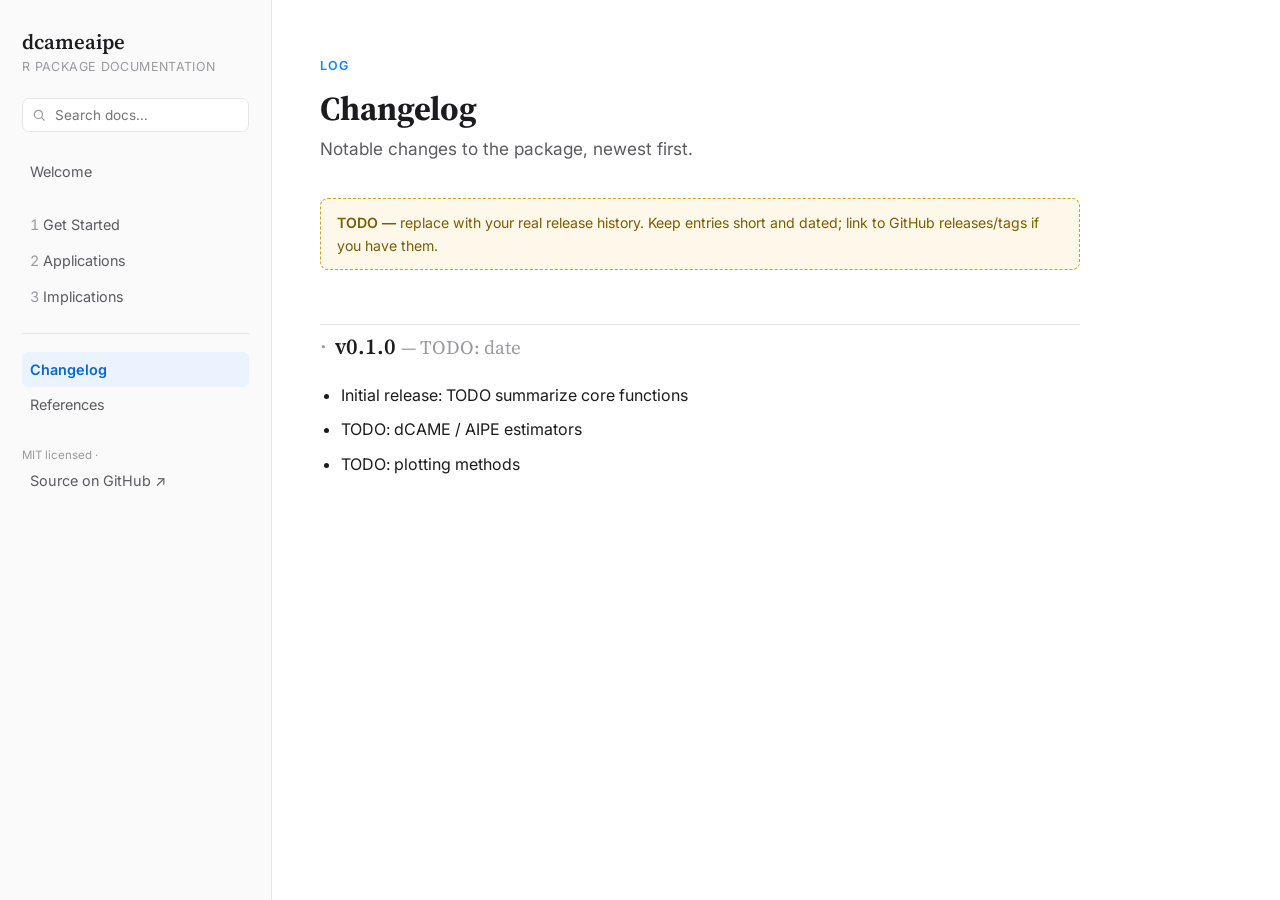
==== docs/changelog.html @ 26658ef6 "Add files via upload" ====
<!DOCTYPE html>
<html lang="en">
<head>
<meta charset="UTF-8">
<meta name="viewport" content="width=device-width, initial-scale=1.0">
<title>Changelog — dcameaipe</title>
<link rel="stylesheet" href="css/style.css">
</head>
<body>

<button class="nav-toggle" aria-label="Toggle navigation">
  <svg viewBox="0 0 24 24" fill="none" stroke-width="2" stroke-linecap="round"><line x1="3" y1="6" x2="21" y2="6"/><line x1="3" y1="12" x2="21" y2="12"/><line x1="3" y1="18" x2="21" y2="18"/></svg>
</button>
<div class="sidebar-scrim"></div>

<div class="shell">

  <nav class="sidebar">
    <p class="sidebar-title">dcameaipe</p>
    <p class="sidebar-subtitle">R Package Documentation</p>

    <div class="sidebar-search">
      <svg viewBox="0 0 24 24" fill="none" stroke-width="2" stroke-linecap="round"><circle cx="11" cy="11" r="7"/><line x1="21" y1="21" x2="16.65" y2="16.65"/></svg>
      <input type="text" placeholder="Search docs…" aria-label="Search documentation">
    </div>

    <div class="nav-group">
      <ul class="nav-plain">
        <li><a href="index.html">Welcome</a></li>
      </ul>
    </div>

    <div class="nav-group">
      <ol class="nav-numbered">
        <li><a href="get-started.html">Get Started</a></li>
        <li><a href="applications.html">Applications</a></li>
        <li><a href="implications.html">Implications</a></li>
      </ol>
    </div>

    <hr class="sidebar-divider">

    <div class="nav-group">
      <ul class="nav-plain">
        <li><a href="changelog.html">Changelog</a></li>
        <li><a href="references.html">References</a></li>
      </ul>
    </div>

    <p class="sidebar-note">MIT licensed · <a href="https://github.com/SerranoSerrat/dcameaipe">Source on GitHub ↗</a></p>
  </nav>

  <main class="main">
    <div class="content">

      <p class="eyebrow">Log</p>
      <h1>Changelog</h1>
      <p class="lede">Notable changes to the package, newest first.</p>

      <div class="todo">
        <strong>TODO —</strong> replace with your real release history. Keep entries
        short and dated; link to GitHub releases/tags if you have them.
      </div>

      <h2><span class="section-num">·</span>v0.1.0 <span style="color:var(--text-faint); font-weight:400; font-size:0.85em;">— TODO: date</span></h2>
      <ul class="content-list">
        <li>Initial release: TODO summarize core functions</li>
        <li>TODO: dCAME / AIPE estimators</li>
        <li>TODO: plotting methods</li>
      </ul>

    </div>
  </main>
</div>

<script src="js/main.js"></script>
</body>
</html>
---- docs/css/style.css ----
/* ==========================================================================
   Interaction QI — docs site stylesheet
   Palette: white body / near-white sidebar / brand blue accent (#1184fe,
   matching the link color already used on the author's research page)
   ========================================================================== */

@import url('https://fonts.googleapis.com/css2?family=Source+Serif+4:opsz,wght@8..60,400;8..60,600;8..60,700&family=Inter:wght@400;500;600;700&family=JetBrains+Mono:wght@400;500&display=swap');

:root {
  --bg: #ffffff;
  --sidebar-bg: #fafafa;
  --border: #e6e6e9;
  --text: #1c1c1e;
  --text-secondary: #5b5b60;
  --text-faint: #9a9a9f;
  --accent: #1184fe;
  --accent-dark: #0a67cc;
  --accent-wash: #eaf3ff;
  --code-bg: #f5f5f7;
  --code-border: #e8e8eb;
  --font-body: 'Inter', -apple-system, BlinkMacSystemFont, 'Segoe UI', sans-serif;
  --font-display: 'Source Serif 4', Georgia, 'Times New Roman', serif;
  --font-mono: 'JetBrains Mono', ui-monospace, SFMono-Regular, Menlo, monospace;
  --sidebar-w: 272px;
  --content-max: 760px;
}

* { box-sizing: border-box; }

html { scroll-behavior: smooth; }
@media (prefers-reduced-motion: reduce) {
  html { scroll-behavior: auto; }
  * { animation-duration: 0.01ms !important; transition-duration: 0.01ms !important; }
}

body {
  margin: 0;
  font-family: var(--font-body);
  color: var(--text);
  background: var(--bg);
  font-size: 16px;
  line-height: 1.65;
}

a { color: var(--accent); text-decoration: none; }
a:hover { text-decoration: underline; }

:focus-visible {
  outline: 2px solid var(--accent);
  outline-offset: 2px;
  border-radius: 3px;
}

/* ---------- Layout shell ---------- */

.shell {
  display: flex;
  min-height: 100vh;
}

/* ---------- Sidebar ---------- */

.sidebar {
  width: var(--sidebar-w);
  flex-shrink: 0;
  background: var(--sidebar-bg);
  border-right: 1px solid var(--border);
  padding: 28px 22px 40px;
  position: sticky;
  top: 0;
  height: 100vh;
  overflow-y: auto;
}

.sidebar-title {
  font-family: var(--font-display);
  font-size: 1.3rem;
  font-weight: 600;
  line-height: 1.3;
  margin: 0 0 2px;
}

.sidebar-subtitle {
  font-size: 0.78rem;
  color: var(--text-faint);
  letter-spacing: 0.03em;
  text-transform: uppercase;
  margin: 0 0 20px;
}

.sidebar-search {
  position: relative;
  margin-bottom: 22px;
}

.sidebar-search input {
  width: 100%;
  padding: 8px 12px 8px 32px;
  border: 1px solid var(--border);
  border-radius: 7px;
  font-family: var(--font-body);
  font-size: 0.85rem;
  background: var(--bg);
  color: var(--text);
}

.sidebar-search input:focus {
  outline: none;
  border-color: var(--accent);
  box-shadow: 0 0 0 3px var(--accent-wash);
}

.sidebar-search svg {
  position: absolute;
  left: 10px;
  top: 50%;
  transform: translateY(-50%);
  width: 14px;
  height: 14px;
  stroke: var(--text-faint);
  pointer-events: none;
}

.nav-group { margin-bottom: 18px; }

.nav-plain {
  list-style: none;
  margin: 0;
  padding: 0;
}

.nav-numbered {
  list-style: none;
  counter-reset: chapter;
  margin: 0;
  padding: 0;
}

.nav-numbered li { counter-increment: chapter; }

.nav-numbered li > a::before {
  content: counter(chapter) '  ';
  color: var(--text-faint);
  font-variant-numeric: tabular-nums;
}

.sidebar a {
  display: block;
  padding: 6px 8px;
  border-radius: 6px;
  color: var(--text-secondary);
  font-size: 0.9rem;
  text-decoration: none;
}

.sidebar a:hover {
  background: var(--accent-wash);
  color: var(--accent-dark);
}

.sidebar a.active {
  background: var(--accent-wash);
  color: var(--accent-dark);
  font-weight: 600;
}

.sidebar-divider {
  border: none;
  border-top: 1px solid var(--border);
  margin: 18px 0;
}

.sidebar-note {
  font-size: 0.72rem;
  color: var(--text-faint);
  margin-top: 24px;
  line-height: 1.5;
}

/* ---------- Mobile nav toggle ---------- */

.nav-toggle {
  display: none;
  position: fixed;
  top: 14px;
  left: 14px;
  z-index: 20;
  background: var(--bg);
  border: 1px solid var(--border);
  border-radius: 8px;
  width: 38px;
  height: 38px;
  align-items: center;
  justify-content: center;
  cursor: pointer;
}

.nav-toggle svg { width: 18px; height: 18px; stroke: var(--text); }

.sidebar-scrim {
  display: none;
}

/* ---------- Main content ---------- */

.main {
  flex: 1;
  min-width: 0;
  padding: 56px 48px 100px;
}

.content {
  max-width: var(--content-max);
}

.eyebrow {
  font-size: 0.78rem;
  font-weight: 600;
  letter-spacing: 0.08em;
  text-transform: uppercase;
  color: var(--accent);
  margin-bottom: 10px;
}

h1 {
  font-family: var(--font-display);
  font-size: 2.1rem;
  font-weight: 700;
  line-height: 1.25;
  margin: 0 0 6px;
}

h1 .chapter-num {
  color: var(--text-faint);
  font-weight: 400;
  margin-right: 10px;
}

h2 {
  font-family: var(--font-display);
  font-size: 1.4rem;
  font-weight: 600;
  margin: 2.4em 0 0.7em;
  padding-top: 0.2em;
  border-top: 1px solid var(--border);
}

h2 .section-num {
  color: var(--text-faint);
  font-weight: 400;
  margin-right: 8px;
}

h3 {
  font-family: var(--font-body);
  font-size: 1.05rem;
  font-weight: 600;
  margin: 1.8em 0 0.6em;
}

p { margin: 0 0 1.1em; color: var(--text); }

.lede {
  font-size: 1.08rem;
  color: var(--text-secondary);
  margin-bottom: 2em;
}

ul.content-list, ol.content-list {
  margin: 0 0 1.2em;
  padding-left: 1.3em;
}
ul.content-list li, ol.content-list li { margin-bottom: 0.5em; }

/* ---------- Code blocks ---------- */

.code-block {
  position: relative;
  background: var(--code-bg);
  border: 1px solid var(--code-border);
  border-radius: 8px;
  margin: 1.4em 0;
  overflow: hidden;
}

.code-block pre {
  margin: 0;
  padding: 16px 18px;
  overflow-x: auto;
  font-family: var(--font-mono);
  font-size: 0.85rem;
  line-height: 1.6;
}

.code-block code { color: var(--text); }
.code-block .tok-fn { color: var(--accent-dark); }
.code-block .tok-str { color: #0a7d3d; }
.code-block .tok-com { color: var(--text-faint); font-style: italic; }

.copy-btn {
  position: absolute;
  top: 8px;
  right: 8px;
  font-family: var(--font-body);
  font-size: 0.72rem;
  font-weight: 500;
  border: 1px solid var(--code-border);
  background: var(--bg);
  color: var(--text-secondary);
  border-radius: 6px;
  padding: 4px 9px;
  cursor: pointer;
}
.copy-btn:hover { border-color: var(--accent); color: var(--accent-dark); }

code.inline {
  font-family: var(--font-mono);
  font-size: 0.85em;
  background: var(--code-bg);
  border: 1px solid var(--code-border);
  border-radius: 4px;
  padding: 0.1em 0.35em;
}

/* ---------- TODO / placeholder callouts ---------- */

.todo {
  border: 1px dashed #c9a227;
  background: #fdf8e9;
  color: #7a5d00;
  border-radius: 8px;
  padding: 12px 16px;
  font-size: 0.88rem;
  margin: 1.4em 0;
}
.todo strong { font-weight: 600; }

.callout {
  border-left: 3px solid var(--accent);
  background: var(--accent-wash);
  border-radius: 0 8px 8px 0;
  padding: 12px 16px;
  font-size: 0.92rem;
  margin: 1.4em 0;
  color: #0a3a66;
}

/* ---------- Quick-link cards (home page) ---------- */

.card-grid {
  display: grid;
  grid-template-columns: repeat(auto-fit, minmax(200px, 1fr));
  gap: 14px;
  margin: 1.6em 0 2em;
}

.card {
  border: 1px solid var(--border);
  border-radius: 10px;
  padding: 16px 18px;
  display: block;
  color: var(--text);
}

.card:hover {
  border-color: var(--accent);
  text-decoration: none;
  background: var(--accent-wash);
}

.card .card-num {
  font-family: var(--font-mono);
  font-size: 0.75rem;
  color: var(--accent);
}

.card h3 { margin: 6px 0 4px; font-size: 0.98rem; }
.card p { margin: 0; font-size: 0.85rem; color: var(--text-secondary); }

/* ---------- Footer nav (prev/next) ---------- */

.page-nav {
  display: flex;
  justify-content: space-between;
  gap: 16px;
  margin-top: 3.5em;
  padding-top: 1.5em;
  border-top: 1px solid var(--border);
}

.page-nav a {
  font-size: 0.85rem;
  color: var(--text-secondary);
  max-width: 45%;
}
.page-nav a:hover { color: var(--accent-dark); }
.page-nav .dir { display: block; font-size: 0.7rem; color: var(--text-faint); text-transform: uppercase; letter-spacing: 0.05em; }
.page-nav .next { text-align: right; margin-left: auto; }

/* ---------- Reference list ---------- */

.ref-item {
  border: 1px solid var(--border);
  border-radius: 8px;
  padding: 14px 16px;
  margin-bottom: 12px;
}
.ref-item .ref-meta { font-size: 0.8rem; color: var(--text-faint); margin-top: 4px; }

/* ---------- Responsive ---------- */

@media (max-width: 880px) {
  .nav-toggle { display: flex; }

  .sidebar {
    position: fixed;
    left: 0;
    top: 0;
    z-index: 21;
    transform: translateX(-100%);
    transition: transform 0.25s ease;
    box-shadow: 0 0 0 rgba(0,0,0,0);
  }

  body.nav-open .sidebar {
    transform: translateX(0);
    box-shadow: 8px 0 24px rgba(0,0,0,0.12);
  }

  body.nav-open .sidebar-scrim {
    display: block;
    position: fixed;
    inset: 0;
    background: rgba(0,0,0,0.25);
    z-index: 19;
  }

  .main { padding: 76px 22px 80px; }
}
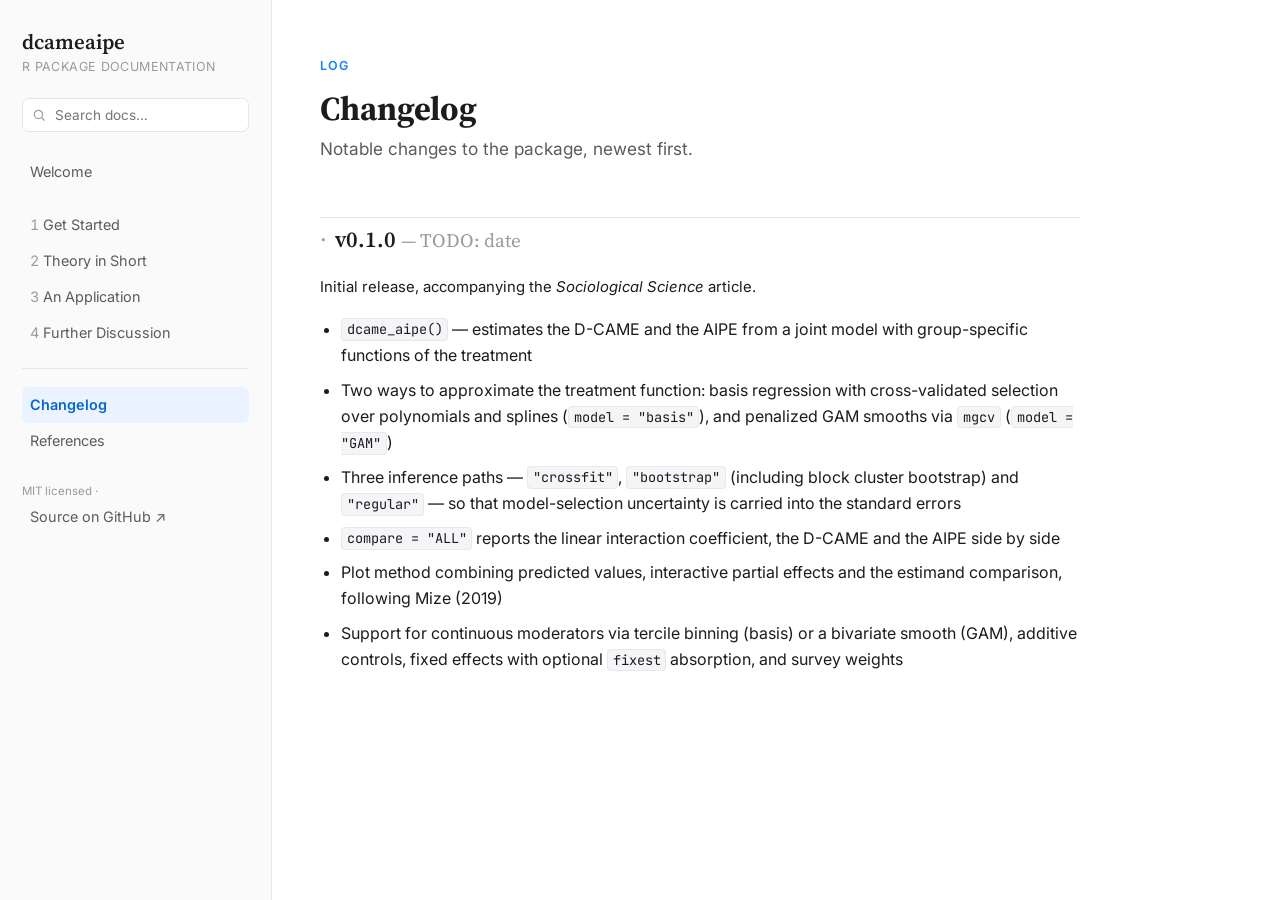
==== commit 4918a3ae: "Add files via upload" ====
--- a/docs/changelog.html
+++ b/docs/changelog.html
@@ -33,8 +33,9 @@
     <div class="nav-group">
       <ol class="nav-numbered">
         <li><a href="get-started.html">Get Started</a></li>
-        <li><a href="applications.html">Applications</a></li>
-        <li><a href="implications.html">Implications</a></li>
+        <li><a href="theory.html">Theory in Short</a></li>
+        <li><a href="application.html">An Application</a></li>
+        <li><a href="discussion.html">Further Discussion</a></li>
       </ol>
     </div>
 
@@ -57,16 +58,17 @@
       <h1>Changelog</h1>
       <p class="lede">Notable changes to the package, newest first.</p>
 
-      <div class="todo">
-        <strong>TODO —</strong> replace with your real release history. Keep entries
-        short and dated; link to GitHub releases/tags if you have them.
-      </div>
-
       <h2><span class="section-num">·</span>v0.1.0 <span style="color:var(--text-faint); font-weight:400; font-size:0.85em;">— TODO: date</span></h2>
+      <p style="font-size:.93rem;">
+        Initial release, accompanying the <em>Sociological Science</em> article.
+      </p>
       <ul class="content-list">
-        <li>Initial release: TODO summarize core functions</li>
-        <li>TODO: dCAME / AIPE estimators</li>
-        <li>TODO: plotting methods</li>
+        <li><code class="inline">dcame_aipe()</code> — estimates the D-CAME and the AIPE from a joint model with group-specific functions of the treatment</li>
+        <li>Two ways to approximate the treatment function: basis regression with cross-validated selection over polynomials and splines (<code class="inline">model = "basis"</code>), and penalized GAM smooths via <code class="inline">mgcv</code> (<code class="inline">model = "GAM"</code>)</li>
+        <li>Three inference paths — <code class="inline">"crossfit"</code>, <code class="inline">"bootstrap"</code> (including block cluster bootstrap) and <code class="inline">"regular"</code> — so that model-selection uncertainty is carried into the standard errors</li>
+        <li><code class="inline">compare = "ALL"</code> reports the linear interaction coefficient, the D-CAME and the AIPE side by side</li>
+        <li>Plot method combining predicted values, interactive partial effects and the estimand comparison, following Mize (2019)</li>
+        <li>Support for continuous moderators via tercile binning (basis) or a bivariate smooth (GAM), additive controls, fixed effects with optional <code class="inline">fixest</code> absorption, and survey weights</li>
       </ul>
 
     </div>
